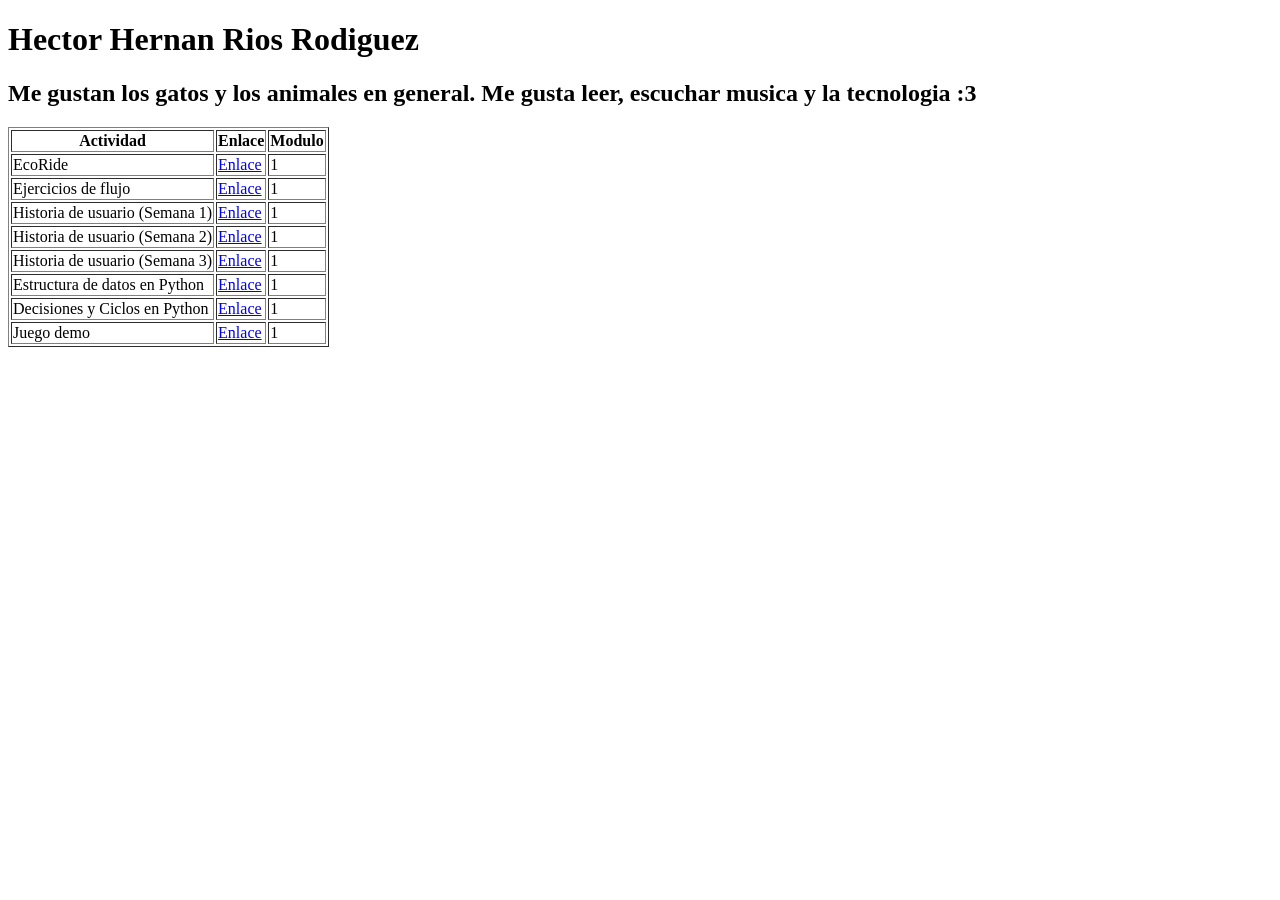
==== index.html @ ca665182 "Update index.html" ====
<!DOCTYPE html>
<html lang="es">
<head>
    <meta charset="UTF-8">
    <title>Mi lista</title>
</head>
<body>

    <h1>Hector Hernan Rios Rodiguez</h1>
    <h2>Me gustan los gatos y los animales en general. Me gusta leer, escuchar musica y la tecnologia :3</h2>

    <table border="1">
        <tr>
            <th>Actividad</th>
            <th>Enlace</th>
            <th>Modulo</th>
        </tr>
        <tr>
            <td>EcoRide</td>
            <td><a href="https://github.com/HecRodCode/EcoRide"> Enlace </a></td>
            <td>1</td>
        </tr>
        <tr>
            <td>Ejercicios de flujo</td>
            <td><a href="https://github.com/HecRodCode/Ejercicios-de-flujo"> Enlace </a></td>
            <td>1</td>
        </tr>
        
        <tr>
            <td>Historia de usuario (Semana 1)</td>
            <td><a href="https://github.com/HecRodCode/Historia-de-usuario-Semana-1-"> Enlace </a></td>
            <td>1</td>
        </tr>
        
        <tr>
            <td>Historia de usuario (Semana 2)</td>
            <td><a href="https://github.com/HecRodCode/Historia-de-usuario-Semana-2"> Enlace </a></td>
            <td>1</td>
        </tr>

        <tr>
            <td>Historia de usuario (Semana 3)</td>
            <td><a href="https://github.com/HecRodCode/Historia-de-usuario-Semana-3"> Enlace </a></td>
            <td>1</td>
        </tr>

        <tr>
            <td>Estructura de datos en Python</td>
            <td><a href="https://github.com/HecRodCode/Estructura-de-datos-Python"> Enlace </a></td>
            <td>1</td>
        </tr>
        
        <tr>
            <td>Decisiones y Ciclos en Python</td>
            <td><a href="https://github.com/HecRodCode/Decisiones-y-Ciclos-en-Python"> Enlace </a></td>
            <td>1</td>
        </tr>

        <tr>
            <td>Juego demo</td>
            <td><a href="https://github.com/JulianAponte/wildbound_game"> Enlace </a></td>
            <td>1</td>
        </tr>
    </table>

</body>
</html>
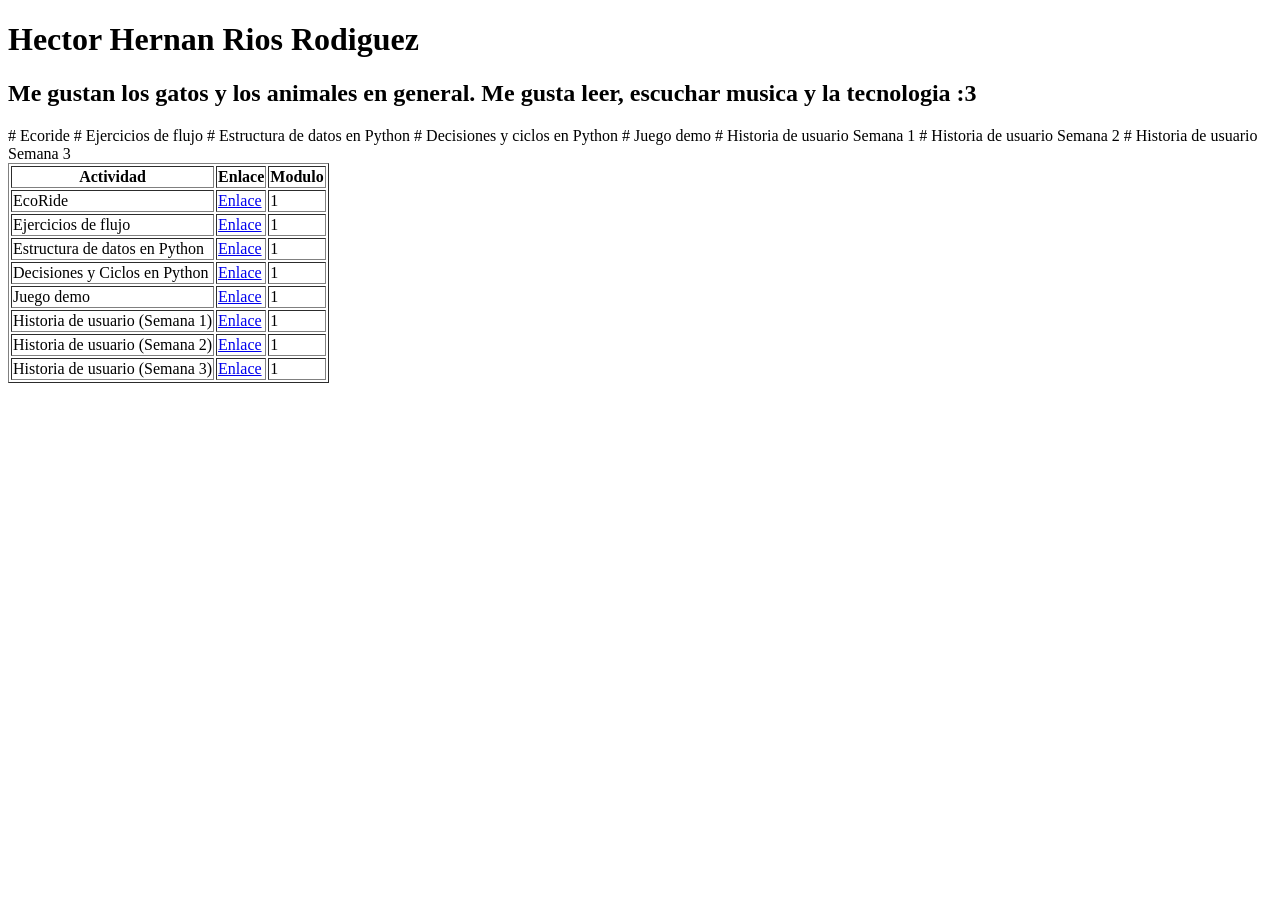
==== commit c9e71c53: "Update index.html" ====
--- a/index.html
+++ b/index.html
@@ -15,52 +15,55 @@
             <th>Enlace</th>
             <th>Modulo</th>
         </tr>
+        # Ecoride
         <tr>
             <td>EcoRide</td>
             <td><a href="https://github.com/HecRodCode/EcoRide"> Enlace </a></td>
             <td>1</td>
         </tr>
+        # Ejercicios de flujo
         <tr>
             <td>Ejercicios de flujo</td>
             <td><a href="https://github.com/HecRodCode/Ejercicios-de-flujo"> Enlace </a></td>
             <td>1</td>
         </tr>
-        
+        # Estructura de datos en Python
+        <tr>
+            <td>Estructura de datos en Python</td>
+            <td><a href="https://github.com/HecRodCode/Estructura-de-datos-Python"> Enlace </a></td>
+            <td>1</td>
+        </tr>
+        # Decisiones y ciclos en Python
+        <tr>
+            <td>Decisiones y Ciclos en Python</td>
+            <td><a href="https://github.com/HecRodCode/Decisiones-y-Ciclos-en-Python"> Enlace </a></td>
+            <td>1</td>
+        </tr>
+        # Juego demo
+        <tr>
+            <td>Juego demo</td>
+            <td><a href="https://github.com/JulianAponte/wildbound_game"> Enlace </a></td>
+            <td>1</td>
+        </tr>
+        # Historia de usuario Semana 1
         <tr>
             <td>Historia de usuario (Semana 1)</td>
             <td><a href="https://github.com/HecRodCode/Historia-de-usuario-Semana-1-"> Enlace </a></td>
             <td>1</td>
         </tr>
-        
+        # Historia de usuario Semana 2 
         <tr>
             <td>Historia de usuario (Semana 2)</td>
             <td><a href="https://github.com/HecRodCode/Historia-de-usuario-Semana-2"> Enlace </a></td>
             <td>1</td>
         </tr>
-
+        # Historia de usuario Semana 3
         <tr>
             <td>Historia de usuario (Semana 3)</td>
             <td><a href="https://github.com/HecRodCode/Historia-de-usuario-Semana-3"> Enlace </a></td>
             <td>1</td>
         </tr>
 
-        <tr>
-            <td>Estructura de datos en Python</td>
-            <td><a href="https://github.com/HecRodCode/Estructura-de-datos-Python"> Enlace </a></td>
-            <td>1</td>
-        </tr>
-        
-        <tr>
-            <td>Decisiones y Ciclos en Python</td>
-            <td><a href="https://github.com/HecRodCode/Decisiones-y-Ciclos-en-Python"> Enlace </a></td>
-            <td>1</td>
-        </tr>
-
-        <tr>
-            <td>Juego demo</td>
-            <td><a href="https://github.com/JulianAponte/wildbound_game"> Enlace </a></td>
-            <td>1</td>
-        </tr>
     </table>
 
 </body>
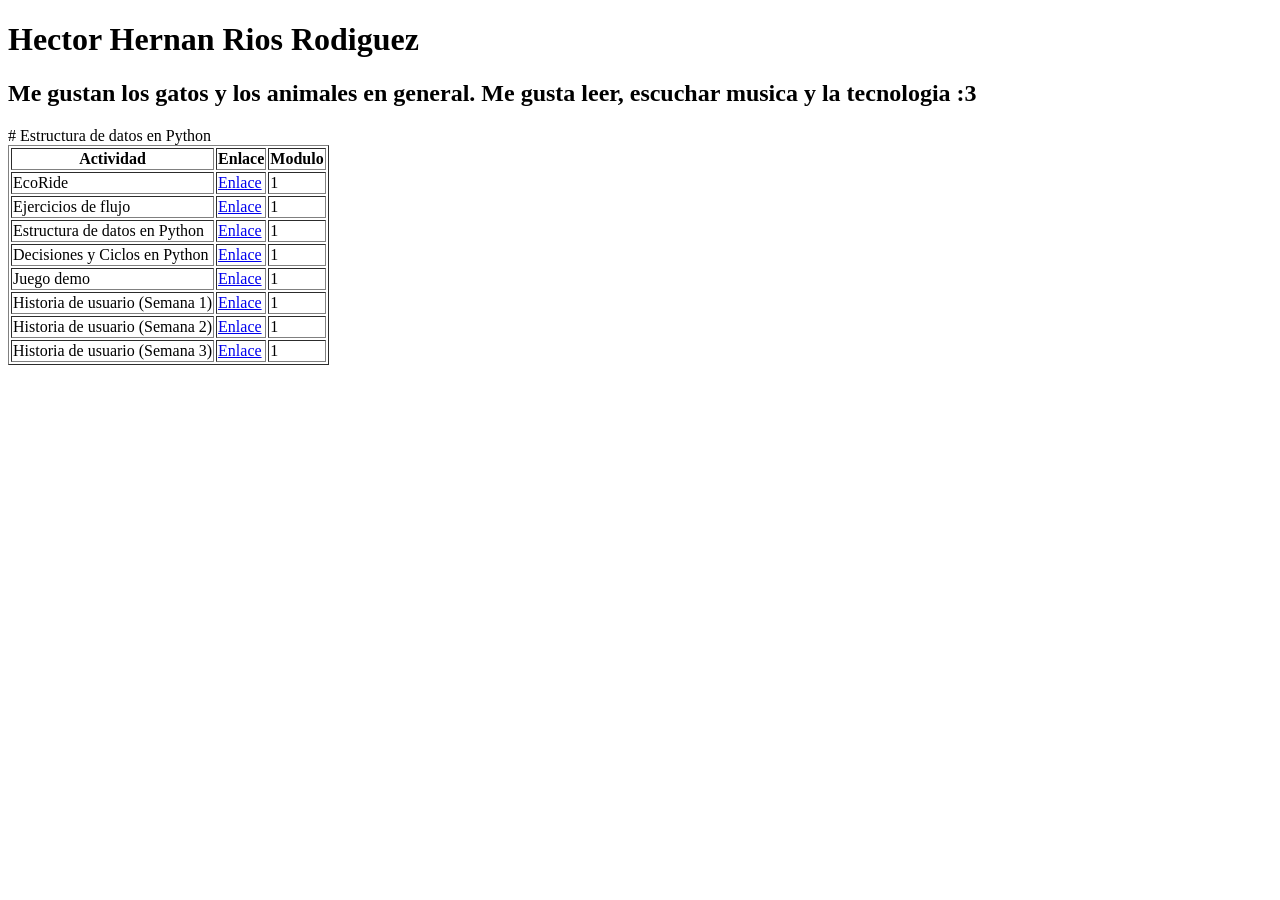
==== commit 302d3e44: "Update index.html" ====
--- a/index.html
+++ b/index.html
@@ -15,13 +15,13 @@
             <th>Enlace</th>
             <th>Modulo</th>
         </tr>
-        # Ecoride
+        <!-- Ecoride -->
         <tr>
             <td>EcoRide</td>
             <td><a href="https://github.com/HecRodCode/EcoRide"> Enlace </a></td>
             <td>1</td>
         </tr>
-        # Ejercicios de flujo
+        <!-- Ejercicios de flujo -->
         <tr>
             <td>Ejercicios de flujo</td>
             <td><a href="https://github.com/HecRodCode/Ejercicios-de-flujo"> Enlace </a></td>
@@ -33,31 +33,31 @@
             <td><a href="https://github.com/HecRodCode/Estructura-de-datos-Python"> Enlace </a></td>
             <td>1</td>
         </tr>
-        # Decisiones y ciclos en Python
+        <!-- Deccisiones y ciclos en python -->
         <tr>
             <td>Decisiones y Ciclos en Python</td>
             <td><a href="https://github.com/HecRodCode/Decisiones-y-Ciclos-en-Python"> Enlace </a></td>
             <td>1</td>
         </tr>
-        # Juego demo
+        <!-- Juego demo -->
         <tr>
             <td>Juego demo</td>
             <td><a href="https://github.com/JulianAponte/wildbound_game"> Enlace </a></td>
             <td>1</td>
         </tr>
-        # Historia de usuario Semana 1
+        <!-- Historia de usuario Semana 1 -->
         <tr>
             <td>Historia de usuario (Semana 1)</td>
             <td><a href="https://github.com/HecRodCode/Historia-de-usuario-Semana-1-"> Enlace </a></td>
             <td>1</td>
         </tr>
-        # Historia de usuario Semana 2 
+        <!-- Historia de usuario Semana 2 -->
         <tr>
             <td>Historia de usuario (Semana 2)</td>
             <td><a href="https://github.com/HecRodCode/Historia-de-usuario-Semana-2"> Enlace </a></td>
             <td>1</td>
         </tr>
-        # Historia de usuario Semana 3
+        <!-- Historia de usuario Semana 3 -->
         <tr>
             <td>Historia de usuario (Semana 3)</td>
             <td><a href="https://github.com/HecRodCode/Historia-de-usuario-Semana-3"> Enlace </a></td>
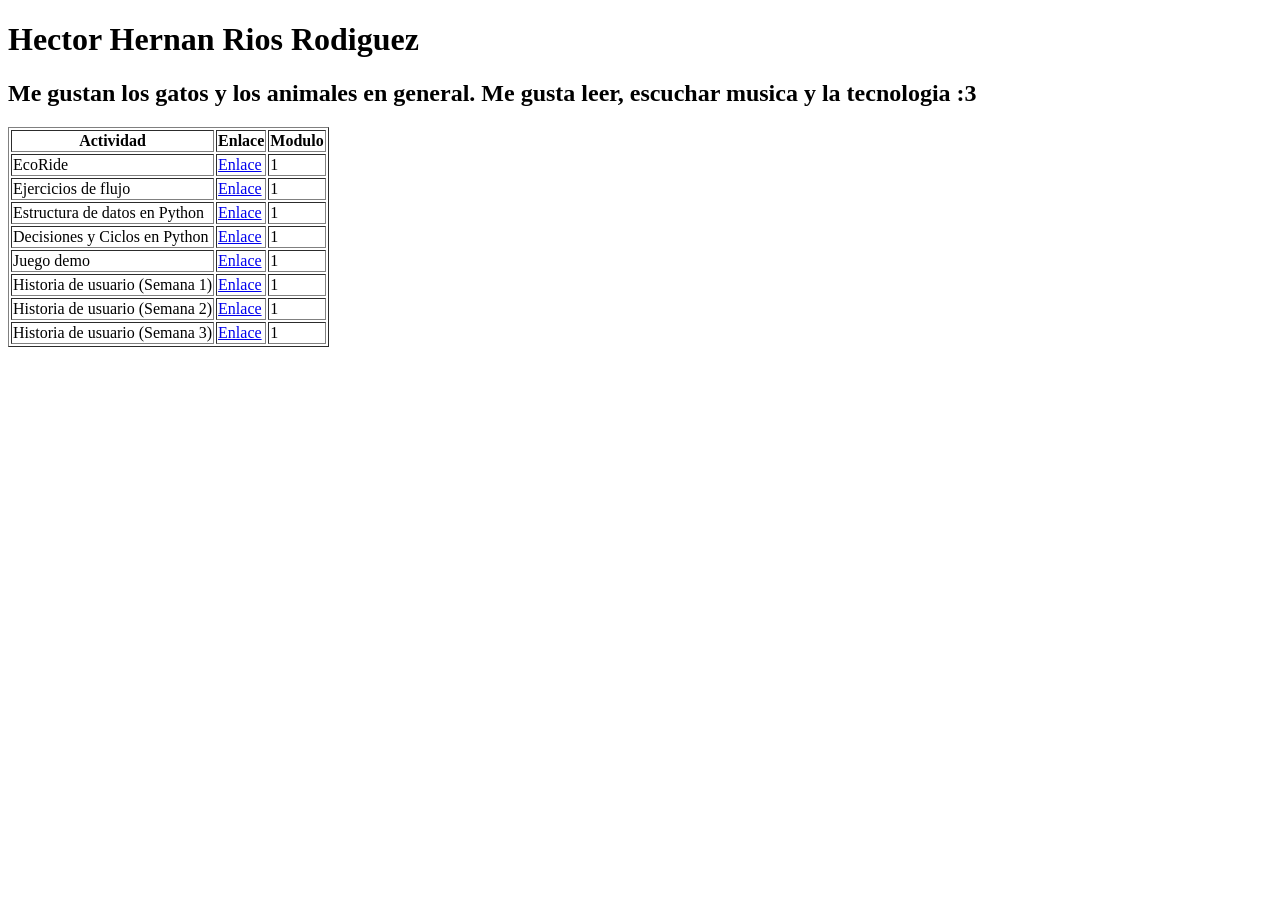
==== commit 862e08b3: "Update index.html" ====
--- a/index.html
+++ b/index.html
@@ -27,13 +27,13 @@
             <td><a href="https://github.com/HecRodCode/Ejercicios-de-flujo"> Enlace </a></td>
             <td>1</td>
         </tr>
-        # Estructura de datos en Python
+        <!-- Estructura de datos en Python -->
         <tr>
             <td>Estructura de datos en Python</td>
             <td><a href="https://github.com/HecRodCode/Estructura-de-datos-Python"> Enlace </a></td>
             <td>1</td>
         </tr>
-        <!-- Deccisiones y ciclos en python -->
+        <!-- Decisiones y ciclos en python -->
         <tr>
             <td>Decisiones y Ciclos en Python</td>
             <td><a href="https://github.com/HecRodCode/Decisiones-y-Ciclos-en-Python"> Enlace </a></td>
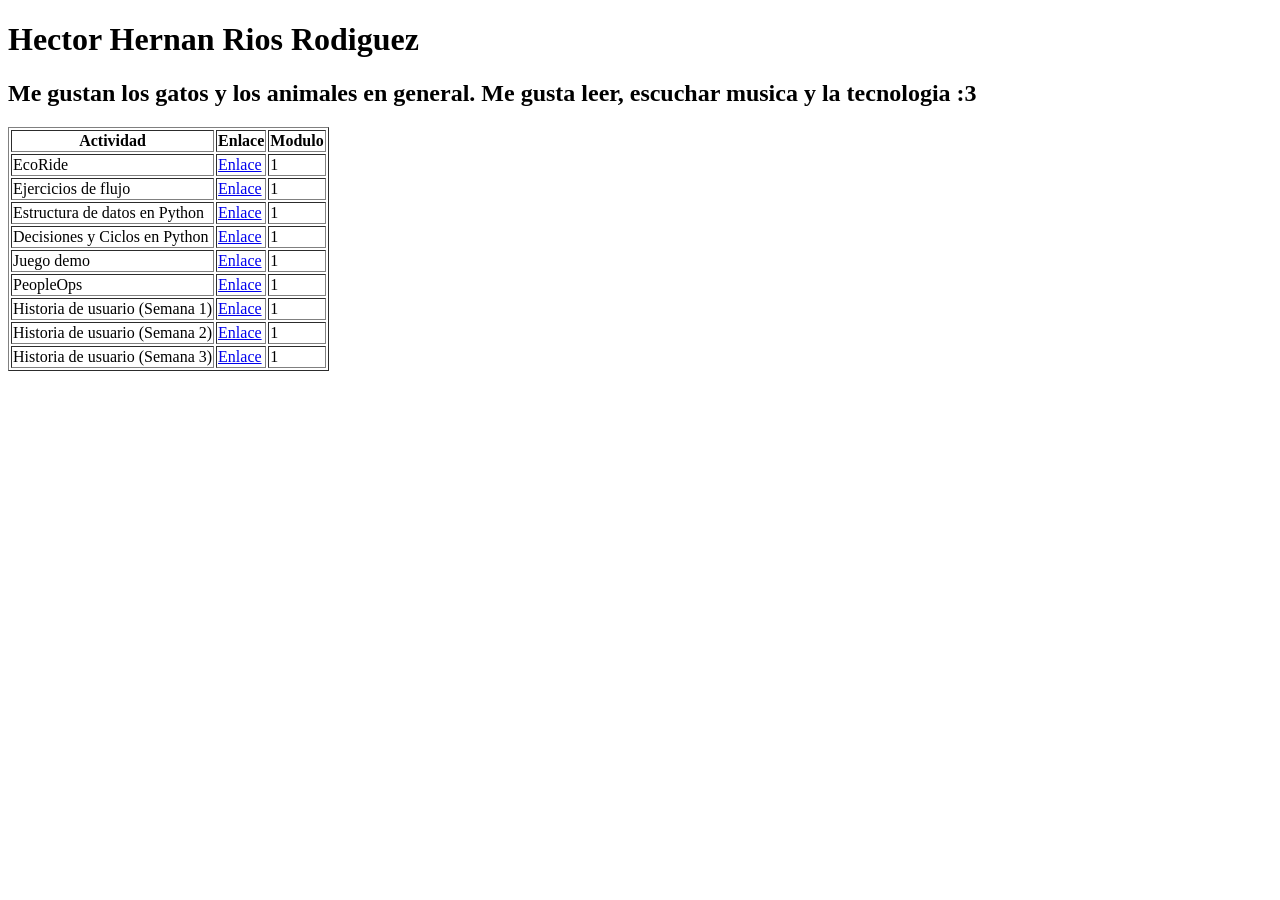
==== commit 163a8b77: "Update index.html" ====
--- a/index.html
+++ b/index.html
@@ -45,6 +45,12 @@
             <td><a href="https://github.com/JulianAponte/wildbound_game"> Enlace </a></td>
             <td>1</td>
         </tr>
+        <!-- PeopleOps Vacations -->
+        <tr>
+            <td>PeopleOps</td>
+            <td><a href="https://github.com/HecRodCode/People-Vacations"> Enlace </a></td>
+            <td>1</td>
+        </tr>
         <!-- Historia de usuario Semana 1 -->
         <tr>
             <td>Historia de usuario (Semana 1)</td>
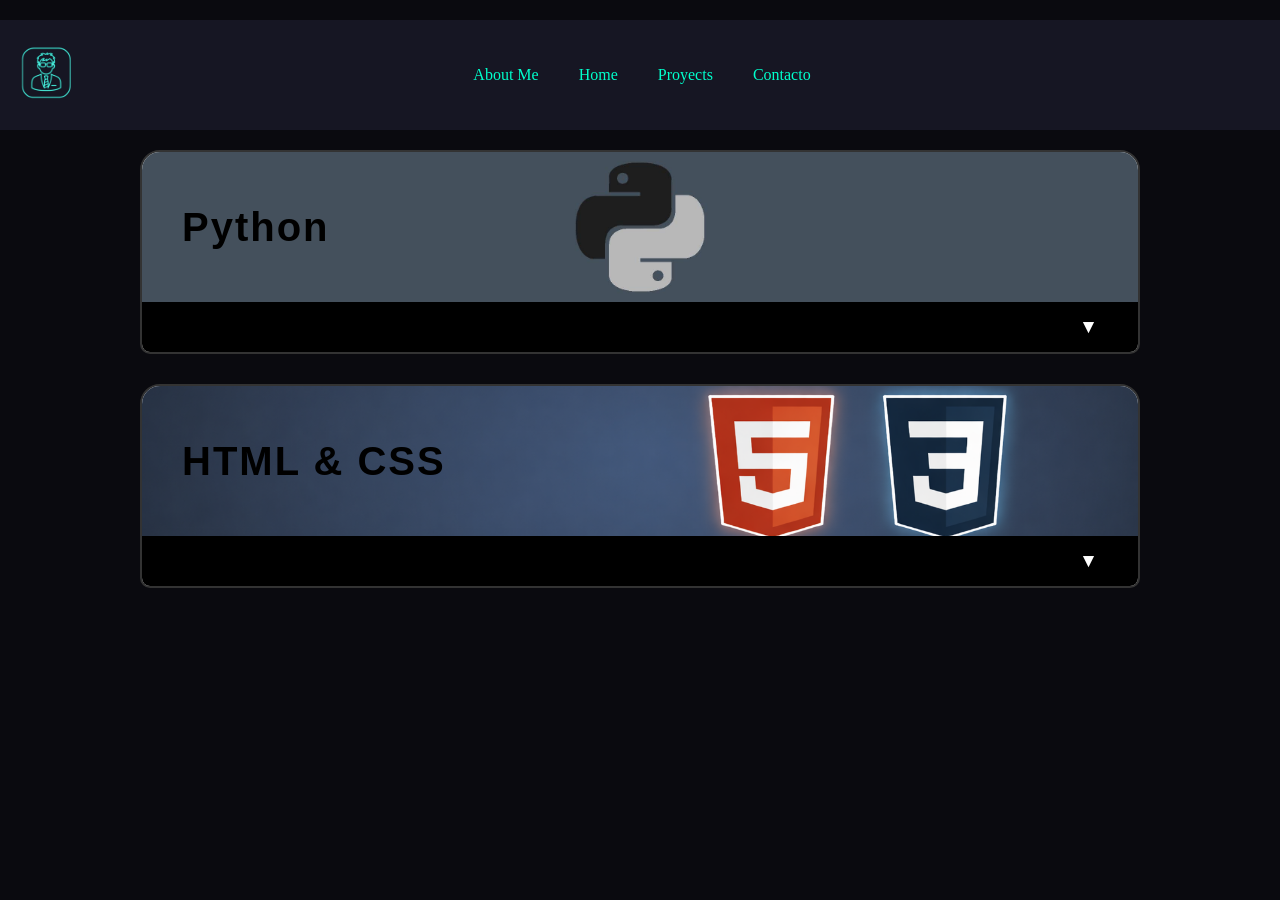
==== commit 132a3a4a: "Add proyects page and its styles" ====
--- a/index.html
+++ b/index.html
@@ -2,76 +2,197 @@
 <html lang="es">
 <head>
     <meta charset="UTF-8">
-    <title>Mi lista</title>
+    <meta name="viewport" content="width=device-width, initial-scale=1.0">
+
+    <!-- STYLES -->
+    <link rel="stylesheet" href="./css/proyects.css">
+    <title>Proyects</title> <!-- PAGE TITLE -->
 </head>
 <body>
 
-    <h1>Hector Hernan Rios Rodiguez</h1>
-    <h2>Me gustan los gatos y los animales en general. Me gusta leer, escuchar musica y la tecnologia :3</h2>
+    <!-- NAVIGATION HEADER -->
+    <header>
+        <nav class="navbar">
+            <img class="logo" src="./assets/logo.png" alt="Logo de Rod">
+            <ul class="nav-links">
+                <li><a href="about-me.html">About Me</a></li>
+                <li><a href="#home">Home</a></li>
+                <li><a href="index.html">Proyects</a></li>
+                <li><a href="#contacto">Contacto</a></li>
+            </ul>
+        </nav>
+    </header>
 
-    <table border="1">
-        <tr>
-            <th>Actividad</th>
-            <th>Enlace</th>
-            <th>Modulo</th>
-        </tr>
-        <!-- Ecoride -->
-        <tr>
-            <td>EcoRide</td>
-            <td><a href="https://github.com/HecRodCode/EcoRide"> Enlace </a></td>
-            <td>1</td>
-        </tr>
-        <!-- Ejercicios de flujo -->
-        <tr>
-            <td>Ejercicios de flujo</td>
-            <td><a href="https://github.com/HecRodCode/Ejercicios-de-flujo"> Enlace </a></td>
-            <td>1</td>
-        </tr>
-        <!-- Estructura de datos en Python -->
-        <tr>
-            <td>Estructura de datos en Python</td>
-            <td><a href="https://github.com/HecRodCode/Estructura-de-datos-Python"> Enlace </a></td>
-            <td>1</td>
-        </tr>
-        <!-- Decisiones y ciclos en python -->
-        <tr>
-            <td>Decisiones y Ciclos en Python</td>
-            <td><a href="https://github.com/HecRodCode/Decisiones-y-Ciclos-en-Python"> Enlace </a></td>
-            <td>1</td>
-        </tr>
-        <!-- Juego demo -->
-        <tr>
-            <td>Juego demo</td>
-            <td><a href="https://github.com/JulianAponte/wildbound_game"> Enlace </a></td>
-            <td>1</td>
-        </tr>
-        <!-- PeopleOps Vacations -->
-        <tr>
-            <td>PeopleOps</td>
-            <td><a href="https://github.com/HecRodCode/People-Vacations"> Enlace </a></td>
-            <td>1</td>
-        </tr>
-        <!-- Historia de usuario Semana 1 -->
-        <tr>
-            <td>Historia de usuario (Semana 1)</td>
-            <td><a href="https://github.com/HecRodCode/Historia-de-usuario-Semana-1-"> Enlace </a></td>
-            <td>1</td>
-        </tr>
-        <!-- Historia de usuario Semana 2 -->
-        <tr>
-            <td>Historia de usuario (Semana 2)</td>
-            <td><a href="https://github.com/HecRodCode/Historia-de-usuario-Semana-2"> Enlace </a></td>
-            <td>1</td>
-        </tr>
-        <!-- Historia de usuario Semana 3 -->
-        <tr>
-            <td>Historia de usuario (Semana 3)</td>
-            <td><a href="https://github.com/HecRodCode/Historia-de-usuario-Semana-3"> Enlace </a></td>
-            <td>1</td>
-        </tr>
 
-    </table>
+    <!-- PROYECTS SECTION -->
+    <section id="proyectos" class="proyectos-container">
 
+        <!-- PYTHON -->
+        <div class="proyecto-modulo">
+            <div class="modulo-header" style="background-image: url('./assets/python.jpg');">
+                <h2 class="lenguaje-titulo">Python</h2>
+            </div>
+
+            <div class="modulo-content">
+                <!-- MODULE ACTIVITIES -->
+                <div class="proyecto-item">
+                    <span class="proyecto-nombre">EcoRide – Simulador de alquiler de bicicletas sostenibles</span>
+                    <a href="https://github.com/Crud-Activitys/CrudActivity-EcoRide" target="_blank" class="github-link" rel="noopener">
+                        Ver Código
+                    </a>
+                </div>
+
+                <div class="proyecto-item">
+                    <span class="proyecto-nombre">Ejercicios de flujo</span>
+                    <a href="https://github.com/HecRodCode/Ejercicios-de-flujo" target="_blank" class="github-link" rel="noopener">
+                        Ver Código
+                    </a>
+                </div>
+
+                <div class="proyecto-item">
+                    <span class="proyecto-nombre">Estructura de datos Python</span>
+                    <a href="https://github.com/Crud-Activitys/CrudActivity-CrudData" target="_blank" class="github-link" rel="noopener">
+                        Ver Código
+                    </a>
+                </div>
+
+                <div class="proyecto-item">
+                    <span class="proyecto-nombre">Juego demo Wildbound</span>
+                    <a href="https://github.com/JulianAponte/wildbound_game" target="_blank" class="github-link" rel="noopener">
+                        Ver Código
+                    </a>
+                </div>
+
+                <div class="proyecto-item">
+                    <span class="proyecto-nombre">PeopleOps</span>
+                    <a href="https://github.com/Crud-Activitys/CrudActivity-People-Vacations" target="_blank" class="github-link" rel="noopener">
+                        Ver Código
+                    </a>
+                </div>
+
+                <div class="proyecto-item">
+                    <span class="proyecto-nombre">Historia de usuario (Semana 1)</span>
+                    <a href="https://github.com/HecRodCode/HDU-1.PY" target="_blank" class="github-link" rel="noopener">
+                        Ver Código
+                    </a>
+                </div>
+
+                <div class="proyecto-item">
+                    <span class="proyecto-nombre">Historia de usuario (Semana 2)</span>
+                    <a href="https://github.com/HecRodCode/HDU-2.PY" target="_blank" class="github-link" rel="noopener">
+                        Ver Código
+                    </a>
+                </div>
+
+                <div class="proyecto-item">
+                    <span class="proyecto-nombre">Historia de usuario (Semana 3)</span>
+                    <a href="https://github.com/HecRodCode/HDU-3.PY" target="_blank" class="github-link" rel="noopener">
+                        Ver Código
+                    </a>
+                </div>
+            </div>
+
+            <!-- ACTION ICON -->
+            <div class="modulo-footer">
+                <div class="flecha">▼</div>
+            </div>
+        </div>
+
+        <!--- HTML & CSS --->
+        <div class="proyecto-modulo">
+            <div class="modulo-header" style="background-image: url('./assets/HTML&CSS.png');">
+                <h1 class="lenguaje-titulo">HTML & CSS</h1>
+            </div>
+
+            <div class="modulo-content">
+                <!-- MODULE ACTIVITIES -->
+                <div class="proyecto-item">
+                    <span class="proyecto-nombre">CRUDscope MediaPanel</span>
+                    <div class="proyecto-links">
+                        <a href="https://github.com/Crud-Activitys/CRUDScope-HTML" target="_blank" class="github-link" rel="noopener">
+                            Ver Código
+                        </a>
+
+                        <a href="https://crud-activitys.github.io/CRUDScope-HTML/" target="_blank" class="demo-link" rel="noopener">
+                            Ver Demo
+                        </a>
+                    </div>
+                </div>
+
+                <div class="proyecto-item">
+                    <span class="proyecto-nombre">CRUDactivity-MiniOS</span>
+                    <div class="proyecto-links">
+                        <a href="https://github.com/Crud-Activitys/CrudActivity---Mini-OS" target="_blank" class="github-link" rel="noopener">
+                            Ver Código
+                        </a>
+
+                        <a href="https://crud-activitys.github.io/CrudActivity---Mini-OS/" target="_blank" class="demo-link" rel="noopener">
+                            Ver Demo
+                        </a>
+                    </div>
+                </div>
+
+                <div class="proyecto-item">
+                    <span class="proyecto-nombre">CRUDactivity-StoreCrud</span>
+                    <div class="proyecto-links">
+                        <a href="https://github.com/Crud-Activitys/CRUDactivity-StoreCrud" target="_blank" class="github-link" rel="noopener">
+                            Ver Código
+                        </a>
+
+                        <a href="https://crud-activitys.github.io/CRUDactivity-StoreCrud/" target="_blank" class="demo-link" rel="noopener">
+                            Ver Demo
+                        </a>
+                    </div>
+                </div>
+
+                <div class="proyecto-item">
+                    <span class="proyecto-nombre">Historia de usuario (Semana 1)</span>
+                    <div class="proyecto-links">
+                        <a href= "https://github.com/HecRodCode/SDH-1.HTML" target="_blank" class="github-link" rel="noopener">
+                            Ver Código
+                        </a>
+
+                        <a href="https://hecrodcode.github.io/SDH-1.HTML/" target="_blank" class="demo-link" rel="noopener">
+                            Ver Demo
+                        </a>
+                    </div>
+                </div>
+
+                <div class="proyecto-item">
+                    <span class="proyecto-nombre">Historia de usuario (Semana 2)</span>
+                    <div class="proyecto-links">
+                        <a href="https://github.com/HecRodCode/HDU-2.HTML" target="_blank" class="github-link" rel="noopener">
+                            Ver Código
+                        </a>
+
+                        <a href="https://hecrodcode.github.io/HDU-2.HTML/index.html" target="_blank" class="demo-link" rel="noopener">
+                            <span>Ver Demo</span>
+                        </a>
+                    </div>
+                </div>
+
+                <div class="proyecto-item">
+                    <span class="proyecto-nombre">Historia de usuario (Semana 3)</span>
+                    <div class="proyecto-links">
+                        <a href="https://github.com/HecRodCode/HDU-3.HTML" target="_blank" class="github-link" rel="noopener">
+                            Ver Código
+                        </a>
+
+                        <a href="https://hecrodcode.github.io/HDU-3.HTML/" target="_blank" class="demo-link" rel="noopener">
+                            <span>Ver Demo</span>
+                        </a>
+                    </div>
+                </div>
+            </div>
+
+            <!-- ACTION ICON -->
+            <div class="modulo-footer">
+                <div class="flecha">▼</div>
+            </div>
+        </div>
+    </section>
+
+    <!-- CRIPTS -->
+    <script src="./js/proyects.js"></script>
 </body>
-</html>
-
+</html>
--- a/css/proyects.css
+++ b/css/proyects.css
@@ -0,0 +1,132 @@
+@import url(./global.css);
+
+/*--- GENERAL STYLES ---*/
+.proyectos-container {
+    padding: 150px 20px;
+    scroll-margin-top: 100px; 
+    max-width: 1000px;
+    margin: 0 auto;
+}
+
+.proyecto-modulo {
+    background: #FFFFFF;
+    border-radius: 20px 20px 10px 10px;
+    overflow: hidden;
+    margin-bottom: 30px;
+    border: 2px solid #333;
+}
+
+.modulo-header {
+    display: flex;
+    justify-content: space-between;
+    align-items: center;
+    height: 110px;
+    padding: 20px 40px;
+    color: #000;
+
+    background-repeat: no-repeat;
+    background-size: 100%; 
+    background-position: center; 
+
+    overflow: hidden;
+}
+
+.lenguaje-titulo {
+    font-family: "Orbitron Bold", sans-serif;
+    font-size: 2.5rem;
+    font-weight: 600;
+    letter-spacing: 2px;
+    margin: 0;
+}
+
+.lenguaje-img {
+    width: 80px;
+    height: 80px;
+    object-fit: contain;
+}
+
+/*--- CONTAINER CONTENT DISABLED ---*/
+.modulo-content {
+    background: #1e1e31;
+    max-height: 0;
+    overflow: hidden;
+    transition: max-height 0.4s ease-out, padding 0.3s ease;
+    padding: 0 40px;
+
+    display: flex;
+    flex-direction: column;
+    gap: 10px;
+}
+
+/*--- CONTAINER ACTIVE ---*/
+.proyecto-modulo.active .modulo-content {
+    max-height: 500px; 
+    padding: 30px 40px;
+}
+
+.proyecto-item {
+    display: flex;
+    justify-content: space-between;
+    padding: 15px 0;
+    border-bottom: 1px solid rgba(255,255,255,0.1);
+}
+
+/*--- CONTAINER PROYECTS LINKS ---*/
+.proyecto-links {
+    display: flex;
+    align-items: center;
+    gap: 20px;
+}
+
+/*-- GITHUB PAGES LINK --*/
+.demo-link {
+    color: #00ffcc;
+    text-decoration: none;
+    font-weight: bold;
+    font-size: 0.9rem;
+    border: 1px solid #00ffcc;
+    padding: 5px 12px;
+    border-radius: 5px;
+    transition: all 0.3s ease;
+}
+
+/* TRANSITION */
+.demo-link:hover {
+    background: #00ffcc;
+    color: #1e1e31;
+}
+
+/*--- GITHUB REPO ---*/
+.github-link {
+    display: flex;
+    align-items: center;
+    gap: 8px;
+    color: #fff;
+    text-decoration: none;
+    font-size: 0.9rem;
+    opacity: 0.8;
+}
+
+.github-link:hover {
+    opacity: 1;
+}
+
+.modulo-footer {
+    background: #000000;
+    height: 50px;
+    display: flex;
+    justify-content: flex-end;
+    align-items: center;
+    padding: 0 40px;
+    cursor: pointer;
+}
+
+.flecha {
+    color: #FFF;
+    font-size: 1.2rem;
+    transition: transform 0.3s;
+}
+
+.proyecto-modulo.active .flecha {
+    transform: rotate(180deg);
+}
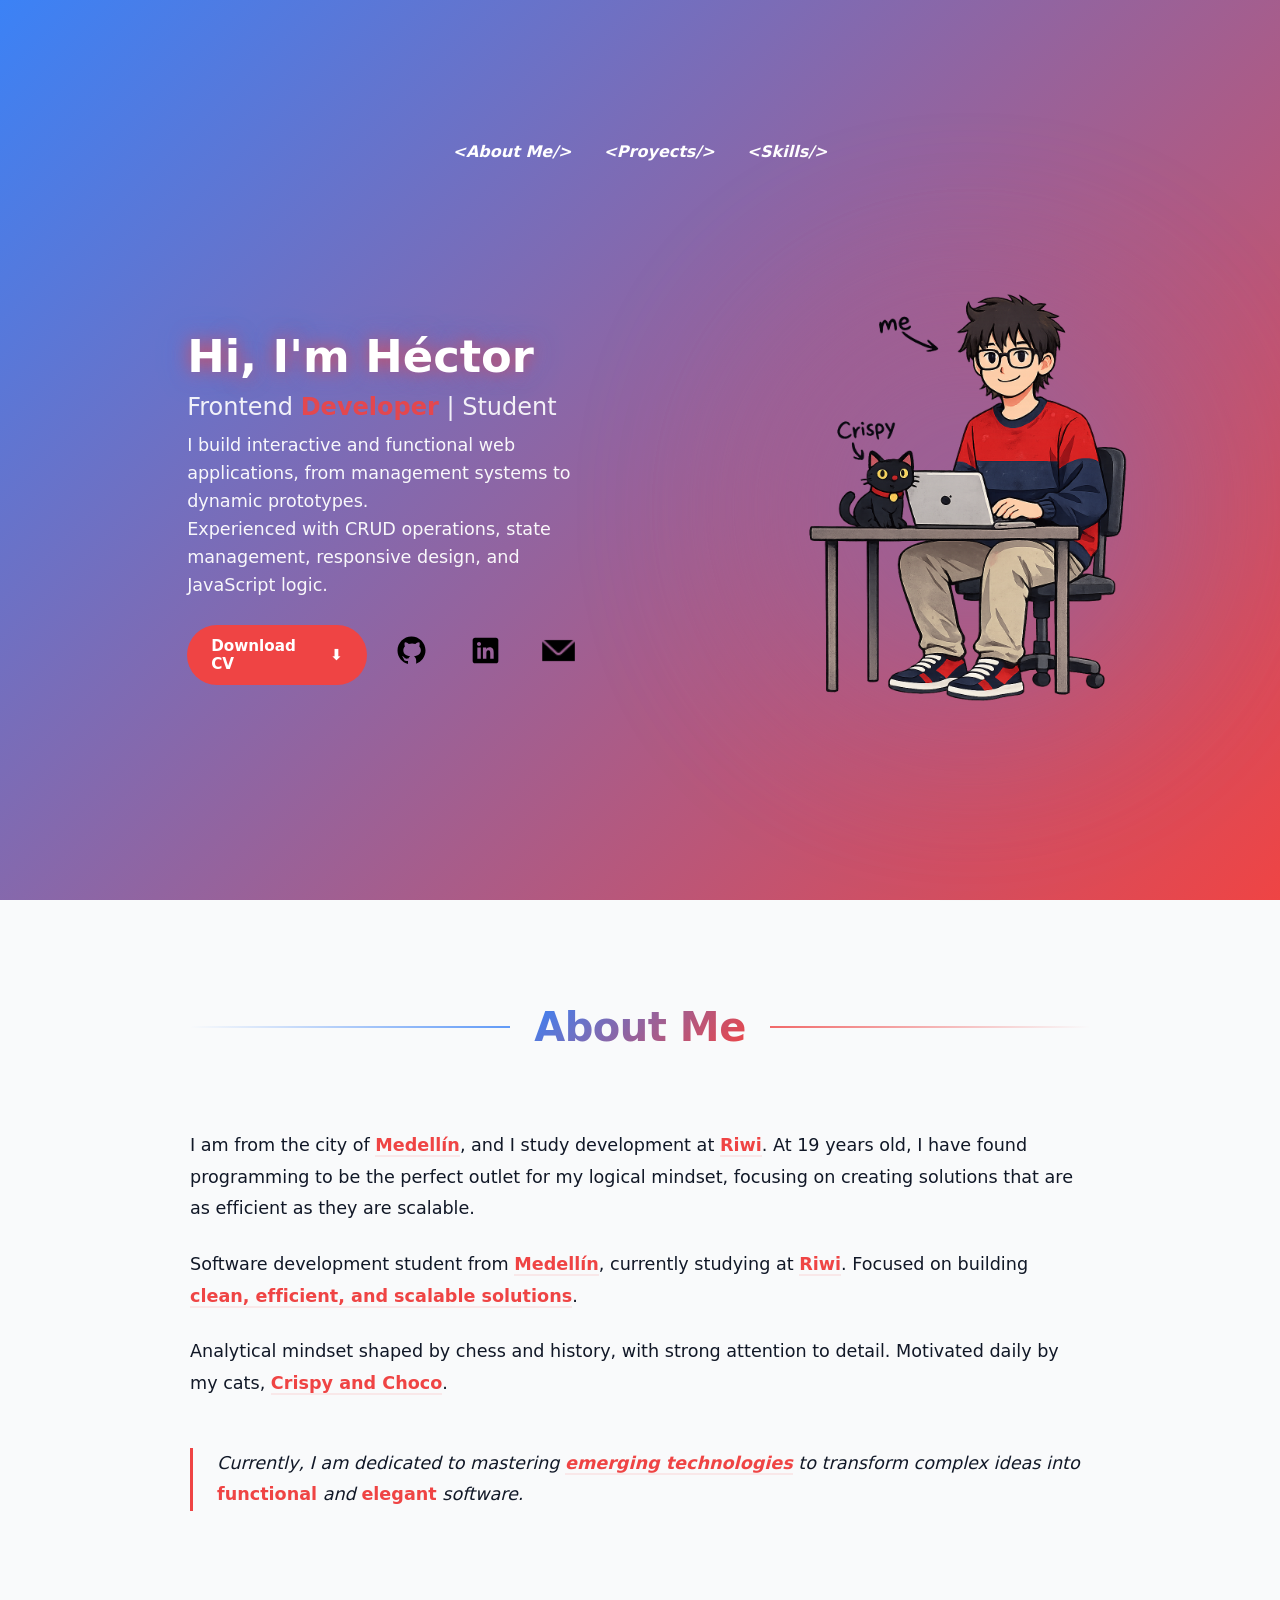
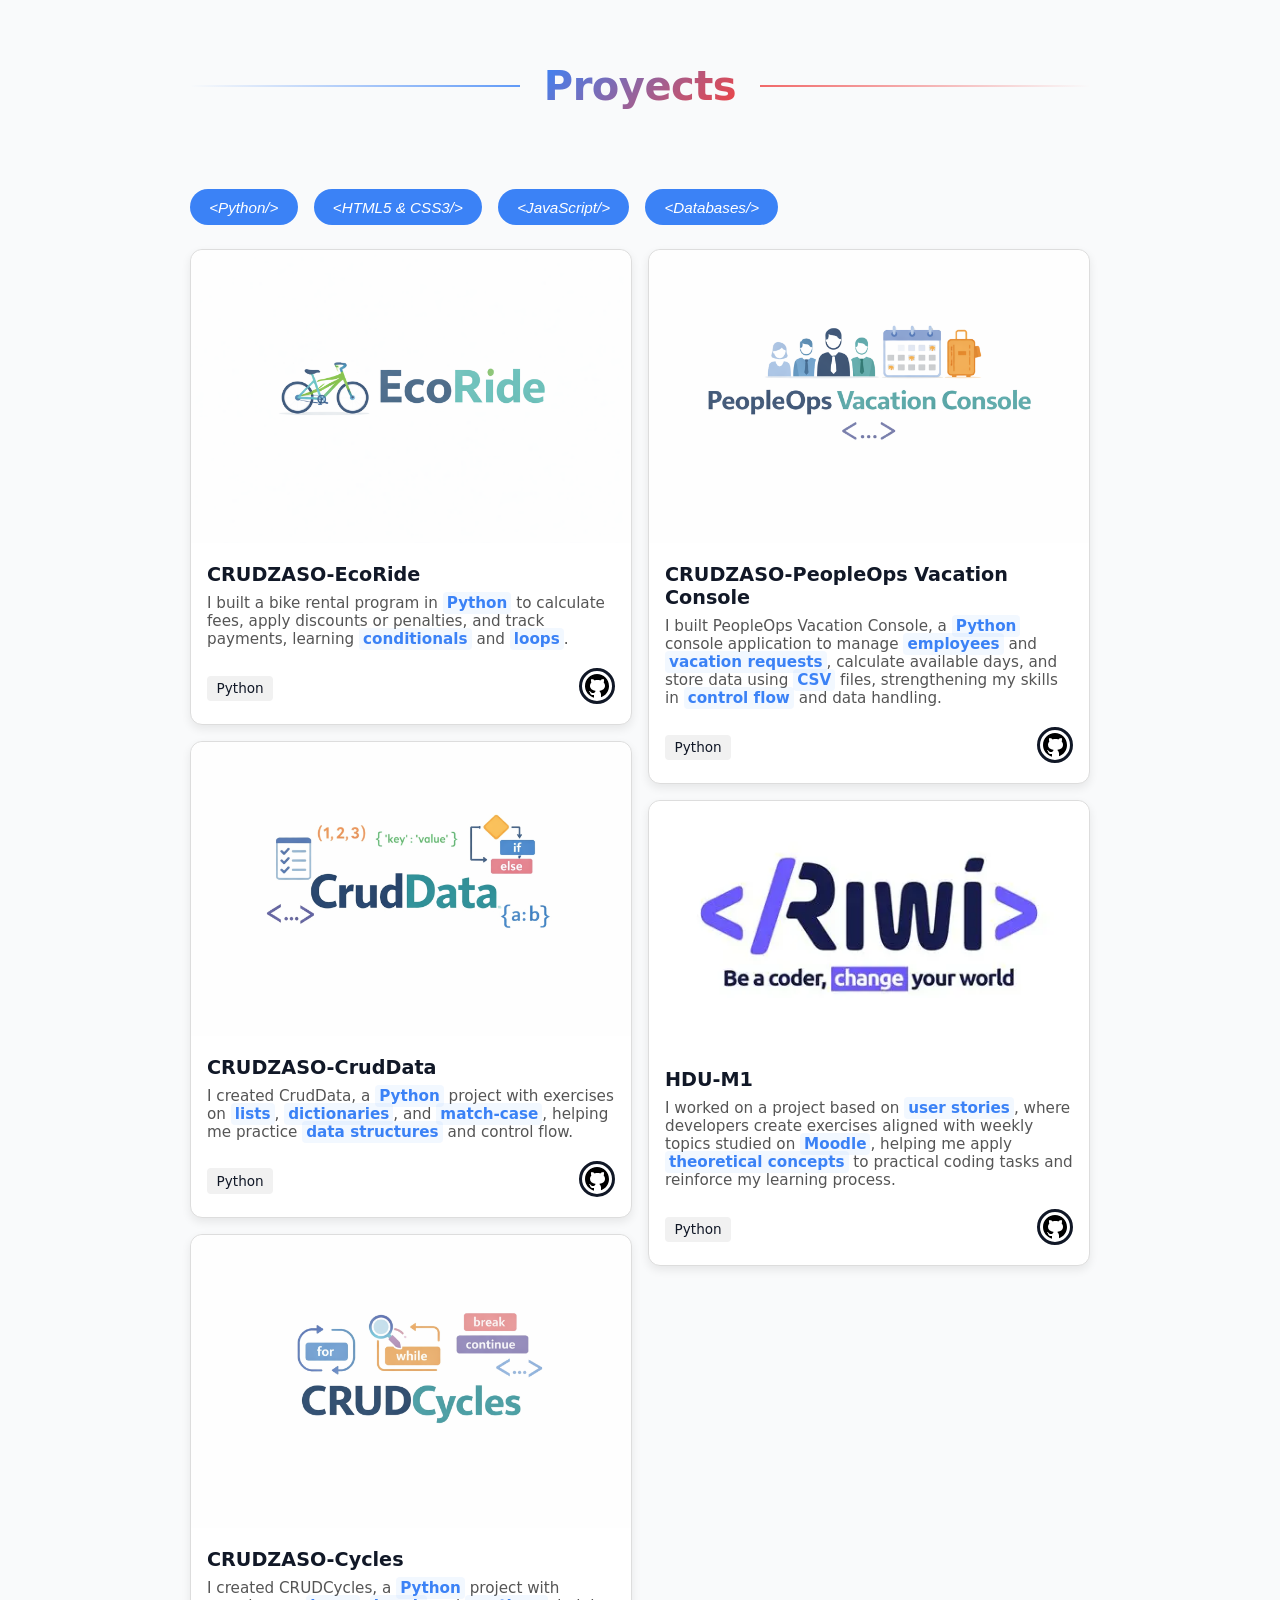
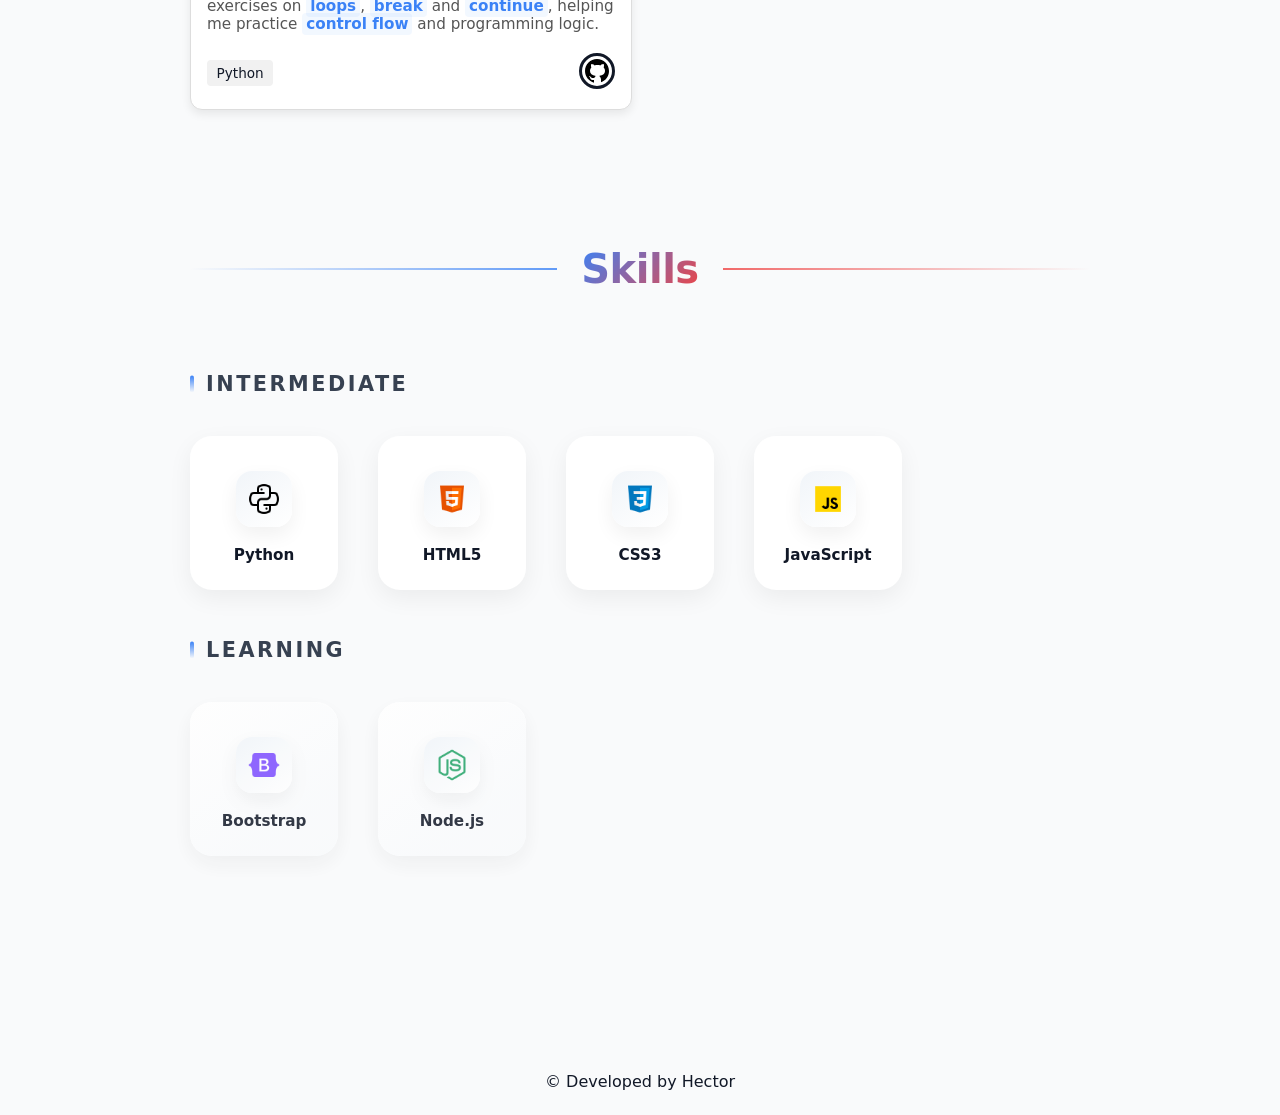
==== commit 516652de: "rebuilding the portfolio with new UI designs" ====
--- a/index.html
+++ b/index.html
@@ -1,198 +1,765 @@
-<!DOCTYPE html>
+<!doctype html>
 <html lang="es">
-<head>
-    <meta charset="UTF-8">
-    <meta name="viewport" content="width=device-width, initial-scale=1.0">
-
-    <!-- STYLES -->
-    <link rel="stylesheet" href="./css/proyects.css">
-    <title>Proyects</title> <!-- PAGE TITLE -->
-</head>
-<body>
-
-    <!-- NAVIGATION HEADER -->
-    <header>
-        <nav class="navbar">
-            <img class="logo" src="./assets/logo.png" alt="Logo de Rod">
-            <ul class="nav-links">
-                <li><a href="about-me.html">About Me</a></li>
-                <li><a href="#home">Home</a></li>
-                <li><a href="index.html">Proyects</a></li>
-                <li><a href="#contacto">Contacto</a></li>
-            </ul>
+  <head>
+    <meta charset="UTF-8" />
+    <meta name="viewport" content="width=device-width, initial-scale=1.0" />
+    <title>Rod | Portfolio</title>
+    <link rel="icon" type="imagen/png" href="./assets/images/favicon.png" />
+    <link rel="stylesheet" href="./css/styles.css" />
+  </head>
+  <body>
+    <!-- === HERO === -->
+    <header class="hero-content hero">
+      <!-- === NAV === -->
+      <nav class="nav">
+        <ul class="nav-links">
+          <li><a href="#about">About Me</a></li>
+          <li><a href="#projects">Proyects</a></li>
+          <li><a href="#skills">Skills</a></li>
+        </ul>
+      </nav>
+
+      <!-- === HERO CONTENT === -->
+      <section class="hero-stage">
+        <!-- LEFT COLUMN: TEXT Y SOCIALS -->
+        <div class="hero-info">
+          <h1 class="hero-name">Hi, I'm Héctor</h1>
+          <h2 class="hero-role">Frontend <span>Developer</span> | Student</h2>
+
+          <p class="hero-tagline">
+            I build interactive and functional web applications, from management
+            systems to dynamic prototypes.<br />
+            Experienced with CRUD operations, state management, responsive
+            design, and JavaScript logic.
+          </p>
+
+          <div class="hero-socials">
+            <a href="./assets/docs/CV.pdf" download class="btn-download">
+              <span>Download CV</span> &#x2B07;
+            </a>
+
+            <a
+              href="https://github.com/HecRodCode"
+              target="_blank"
+              class="social-body"
+            >
+              <img
+                src="./assets/icons/github.svg"
+                alt="GitHub"
+                class="social-icon"
+              />
+            </a>
+            <a
+              href="https://www.linkedin.com/in/tu-perfil/"
+              target="_blank"
+              class="social-body"
+            >
+              <img
+                src="./assets/icons/linkedin.svg"
+                alt="LinkedIn"
+                class="social-icon"
+              />
+            </a>
+            <a href="mailto:hecrodcode@gmail.com" class="social-body">
+              <img
+                src="./assets/icons/email.png"
+                alt="Email"
+                class="social-icon"
+              />
+            </a>
+          </div>
+        </div>
+
+        <!-- RIGHT COLUMN: AVATAR -->
+        <div class="hero-avatar">
+          <img
+            src="./assets/images/avatar.png"
+            alt="Avatar de Rod"
+            class="avatar-img"
+          />
+          <div class="avatar-glow glow-red"></div>
+          <div class="avatar-glow glow-blue"></div>
+        </div>
+      </section>
+    </header>
+
+    <main>
+      <!-- === ABOUT ME === -->
+      <section id="about" class="section about-grid">
+        <article class="about-text">
+          <div class="section-header">
+            <span class="line left"></span>
+            <h2 class="gradient-text">About Me</h2>
+            <span class="line right"></span>
+          </div>
+
+          <div class="about-content">
+            <p class="lead">
+              I am from the city of <strong>Medellín</strong>, and I study
+              development at <strong>Riwi</strong>. At 19 years old, I have
+              found programming to be the perfect outlet for my logical mindset,
+              focusing on creating solutions that are as efficient as they are
+              scalable.
+            </p>
+
+            <div class="personal-info">
+              <p class="lead">
+                Software development student from <strong>Medellín</strong>,
+                currently studying at <strong>Riwi</strong>. Focused on building
+                <strong>clean, efficient, and scalable solutions</strong>.
+              </p>
+
+              <p class="personal-info">
+                Analytical mindset shaped by chess and history, with strong
+                attention to detail. Motivated daily by my cats,
+                <strong>Crispy and Choco</strong>.
+              </p>
+            </div>
+
+            <p class="goal">
+              Currently, I am dedicated to mastering
+              <strong>emerging technologies</strong> to transform complex ideas
+              into <span>functional</span> and <span>elegant</span> software.
+            </p>
+          </div>
+        </article>
+      </section>
+
+      <!-- PROJECTS -->
+      <section id="projects" class="section projects">
+        <div class="section-header">
+          <span class="line left"></span>
+          <h2 class="gradient-text">Proyects</h2>
+          <span class="line right"></span>
+        </div>
+
+        <!-- Tabs de módulos -->
+        <nav class="projects-tabs">
+          <button class="tab-btn active" data-module="python">Python</button>
+          <button class="tab-btn" data-module="html-css">HTML5 & CSS3</button>
+          <button class="tab-btn" data-module="js">JavaScript</button>
+          <button class="tab-btn" data-module="db">Databases</button>
         </nav>
-    </header>
-
-
-    <!-- PROYECTS SECTION -->
-    <section id="proyectos" class="proyectos-container">
-
-        <!-- PYTHON -->
-        <div class="proyecto-modulo">
-            <div class="modulo-header" style="background-image: url('./assets/python.jpg');">
-                <h2 class="lenguaje-titulo">Python</h2>
-            </div>
-
-            <div class="modulo-content">
-                <!-- MODULE ACTIVITIES -->
-                <div class="proyecto-item">
-                    <span class="proyecto-nombre">EcoRide – Simulador de alquiler de bicicletas sostenibles</span>
-                    <a href="https://github.com/Crud-Activitys/CrudActivity-EcoRide" target="_blank" class="github-link" rel="noopener">
-                        Ver Código
-                    </a>
-                </div>
-
-                <div class="proyecto-item">
-                    <span class="proyecto-nombre">Ejercicios de flujo</span>
-                    <a href="https://github.com/HecRodCode/Ejercicios-de-flujo" target="_blank" class="github-link" rel="noopener">
-                        Ver Código
-                    </a>
-                </div>
-
-                <div class="proyecto-item">
-                    <span class="proyecto-nombre">Estructura de datos Python</span>
-                    <a href="https://github.com/Crud-Activitys/CrudActivity-CrudData" target="_blank" class="github-link" rel="noopener">
-                        Ver Código
-                    </a>
-                </div>
-
-                <div class="proyecto-item">
-                    <span class="proyecto-nombre">Juego demo Wildbound</span>
-                    <a href="https://github.com/JulianAponte/wildbound_game" target="_blank" class="github-link" rel="noopener">
-                        Ver Código
-                    </a>
-                </div>
-
-                <div class="proyecto-item">
-                    <span class="proyecto-nombre">PeopleOps</span>
-                    <a href="https://github.com/Crud-Activitys/CrudActivity-People-Vacations" target="_blank" class="github-link" rel="noopener">
-                        Ver Código
-                    </a>
-                </div>
-
-                <div class="proyecto-item">
-                    <span class="proyecto-nombre">Historia de usuario (Semana 1)</span>
-                    <a href="https://github.com/HecRodCode/HDU-1.PY" target="_blank" class="github-link" rel="noopener">
-                        Ver Código
-                    </a>
-                </div>
-
-                <div class="proyecto-item">
-                    <span class="proyecto-nombre">Historia de usuario (Semana 2)</span>
-                    <a href="https://github.com/HecRodCode/HDU-2.PY" target="_blank" class="github-link" rel="noopener">
-                        Ver Código
-                    </a>
-                </div>
-
-                <div class="proyecto-item">
-                    <span class="proyecto-nombre">Historia de usuario (Semana 3)</span>
-                    <a href="https://github.com/HecRodCode/HDU-3.PY" target="_blank" class="github-link" rel="noopener">
-                        Ver Código
-                    </a>
-                </div>
-            </div>
-
-            <!-- ACTION ICON -->
-            <div class="modulo-footer">
-                <div class="flecha">▼</div>
-            </div>
+
+        <!-- Grid de proyectos -->
+        <div class="projects-grid">
+          <!-- ============================== PYTHON ============================== -->
+          <article class="project-card" data-module="python">
+            <img
+              src="./assets/images/proyects/ecoride.png"
+              alt="Python App"
+              class="project-img"
+            />
+            <div class="project-content">
+              <h3>CRUDZASO-EcoRide</h3>
+              <p>
+                I built a bike rental program in
+                <span class="highlight-red">Python</span> to calculate fees,
+                apply discounts or penalties, and track payments, learning
+                <span class="highlight-red">conditionals</span> and
+                <span class="highlight-red">loops</span>.
+              </p>
+
+              <div class="projects-footer">
+                <div class="project-tags">
+                  <span>Python</span>
+                </div>
+                <!-- Link a GitHub -->
+                <div class="project-actions">
+                  <a
+                    href="https://github.com/HecRodCode/CRUDZASO-EcoRide"
+                    target="_blank"
+                    class="github-link"
+                  >
+                    <img
+                      src="./assets/icons/github.svg"
+                      alt="GitHub Repo"
+                      class="github-icon"
+                    />
+                  </a>
+                </div>
+              </div>
+            </div>
+          </article>
+
+          <article class="project-card" data-module="python">
+            <img
+              src="./assets/images/proyects/cruddata.png"
+              alt="HTML CSS Project"
+              class="project-img"
+            />
+            <div class="project-content">
+              <h3>CRUDZASO-CrudData</h3>
+              <p>
+                I created CrudData, a
+                <span class="highlight-red">Python</span> project with exercises
+                on <span class="highlight-red">lists</span>,
+                <span class="highlight-red">dictionaries</span>, and
+                <span class="highlight-red">match-case</span>, helping me
+                practice <span class="highlight-red">data structures</span> and
+                control flow.
+              </p>
+
+              <div class="projects-footer">
+                <div class="project-tags">
+                  <span>Python</span>
+                </div>
+                <!-- Link a GitHub -->
+                <div class="project-actions">
+                  <a
+                    href="https://github.com/HecRodCode/CRUDZASO-CrudData"
+                    target="_blank"
+                    class="github-link"
+                  >
+                    <img
+                      src="./assets/icons/github.svg"
+                      alt="GitHub Repo"
+                      class="github-icon"
+                    />
+                  </a>
+                </div>
+              </div>
+            </div>
+          </article>
+
+          <article class="project-card" data-module="python">
+            <img
+              src="./assets/images/proyects/crudcycles.png"
+              alt="HTML CSS Project"
+              class="project-img"
+            />
+            <div class="project-content">
+              <h3>CRUDZASO-Cycles</h3>
+              <p>
+                I created CRUDCycles, a
+                <span class="highlight-red">Python</span> project with exercises
+                on <span class="highlight-red">loops</span>,
+                <span class="highlight-red">break</span> and
+                <span class="highlight-red">continue</span>, helping me practice
+                <span class="highlight-red">control flow</span> and programming
+                logic.
+              </p>
+
+              <div class="projects-footer">
+                <div class="project-tags">
+                  <span>Python</span>
+                </div>
+                <!-- Link a GitHub -->
+                <div class="project-actions">
+                  <a
+                    href="https://github.com/HecRodCode/CRUDZASO-PythonBasics"
+                    target="_blank"
+                    class="github-link"
+                  >
+                    <img
+                      src="./assets/icons/github.svg"
+                      alt="GitHub Repo"
+                      class="github-icon"
+                    />
+                  </a>
+                </div>
+              </div>
+            </div>
+          </article>
+
+          <article class="project-card" data-module="python">
+            <img
+              src="./assets/images/proyects/peopleOps.png"
+              alt="HTML CSS Project"
+              class="project-img"
+            />
+            <div class="project-content">
+              <h3>CRUDZASO-PeopleOps Vacation Console</h3>
+              <p>
+                I built PeopleOps Vacation Console, a
+                <span class="highlight-red">Python</span> console application to
+                manage <span class="highlight-red">employees</span> and
+                <span class="highlight-red">vacation requests</span>, calculate
+                available days, and store data using
+                <span class="highlight-red">CSV</span> files, strengthening my
+                skills in <span class="highlight-red">control flow</span> and
+                data handling.
+              </p>
+
+              <div class="projects-footer">
+                <div class="project-tags">
+                  <span>Python</span>
+                </div>
+                <!-- Link a GitHub -->
+                <div class="project-actions">
+                  <a
+                    href="https://github.com/HecRodCode/CRUDZASO-PeopleVacations"
+                    target="_blank"
+                    class="github-link"
+                  >
+                    <img
+                      src="./assets/icons/github.svg"
+                      alt="GitHub Repo"
+                      class="github-icon"
+                    />
+                  </a>
+                </div>
+              </div>
+            </div>
+          </article>
+
+          <article class="project-card" data-module="python">
+            <img
+              src="./assets/images/proyects/riwi.webp"
+              alt="HTML CSS Project"
+              class="project-img"
+            />
+            <div class="project-content">
+              <h3>HDU-M1</h3>
+              <p>
+                I worked on a project based on
+                <span class="highlight-red">user stories</span>, where
+                developers create exercises aligned with weekly topics studied
+                on <span class="highlight-red">Moodle</span>, helping me apply
+                <span class="highlight-red">theoretical concepts</span> to
+                practical coding tasks and reinforce my learning process.
+              </p>
+
+              <div class="projects-footer">
+                <div class="project-tags">
+                  <span>Python</span>
+                  <!-- Link a GitHub -->
+                </div>
+                <div class="project-actions">
+                  <a
+                    href="https://github.com/HecRodCode/M1-SDU"
+                    target="_blank"
+                    class="github-link"
+                  >
+                    <img
+                      src="./assets/icons/github.svg"
+                      alt="GitHub Repo"
+                      class="github-icon"
+                    />
+                  </a>
+                </div>
+              </div>
+            </div>
+          </article>
+
+          <!-- ============================== HTML & CSS ============================== -->
+          <article class="project-card" data-module="html-css">
+            <img
+              src="./assets/images/proyects/almers.png"
+              alt="HTML CSS Project"
+              class="project-img"
+            />
+            <div class="project-content">
+              <h3>Almers</h3>
+              <p>
+                I worked on a collaborative web project using
+                <span class="highlight-red">HTML</span>,
+                <span class="highlight-red">CSS</span>, and a bit of
+                <span class="highlight-red">JavaScript</span> to present an
+                original
+                <span class="highlight-red">fantasy universe</span> with
+                immersive lore, interactive navigation, and visual storytelling
+                across multiple realms.
+              </p>
+
+              <div class="projects-footer">
+                <div class="project-tags">
+                  <span>HTML5</span>
+                  <span>CSS3</span>
+                  <span>JavaScript</span>
+                </div>
+
+                <div class="project-actions">
+                  <a
+                    href="https://hecrodcode.github.io/Almers/"
+                    target="_blank"
+                    class="btn btn-demo btn-sm"
+                  >
+                    Demo
+                  </a>
+
+                  <a
+                    href="https://github.com/HecRodCode/Almers"
+                    target="_blank"
+                    class="github-link"
+                  >
+                    <img
+                      src="./assets/icons/github.svg"
+                      alt="GitHub Repo"
+                      class="github-icon"
+                    />
+                  </a>
+                </div>
+              </div>
+            </div>
+          </article>
+
+          <article class="project-card" data-module="html-css">
+            <img
+              src="./assets/images/proyects/storecrud.png"
+              alt="HTML CSS Project"
+              class="project-img"
+            />
+            <div class="project-content">
+              <h3>CRUDSTORE</h3>
+              <p>
+                I developed <span class="highlight-red">StoreCrud</span>, a
+                frontend project focused on translating a
+                <span class="highlight-red">Figma design</span> into a
+                responsive interface using
+                <span class="highlight-red">HTML</span> and
+                <span class="highlight-red">CSS</span>. This project helped me
+                strengthen my understanding of
+                <span class="highlight-red">layout structure</span>, spacing,
+                and <span class="highlight-red">visual consistency</span> for
+                portfolio-ready web interfaces.
+              </p>
+
+              <div class="projects-footer">
+                <div class="project-tags">
+                  <span>HTML5</span>
+                  <span>CSS3</span>
+                </div>
+
+                <div class="project-actions">
+                  <a
+                    href="https://hecrodcode.github.io/CRUDZASO-StoreCrud/"
+                    target="_blank"
+                    class="btn btn-demo btn-sm"
+                  >
+                    Demo
+                  </a>
+
+                  <a
+                    href="https://github.com/HecRodCode/CRUDZASO-StoreCrud"
+                    target="_blank"
+                    class="github-link"
+                  >
+                    <img
+                      src="./assets/icons/github.svg"
+                      alt="GitHub Repo"
+                      class="github-icon"
+                    />
+                  </a>
+                </div>
+              </div>
+            </div>
+          </article>
+
+          <article class="project-card" data-module="html-css">
+            <img
+              src="./assets/images/proyects/novaOS.png"
+              alt="HTML CSS Project"
+              class="project-img"
+            />
+            <div class="project-content">
+              <h3>Nova OS</h3>
+              <p>
+                I worked on <span class="highlight-red">Nova OS</span>, a
+                collaborative web project that recreates a functional
+                <span class="highlight-red"
+                  >macOS-inspired operating system</span
+                >
+                directly in the browser using
+                <span class="highlight-red">HTML</span>,
+                <span class="highlight-red">CSS</span>, and
+                <span class="highlight-red">JavaScript</span>. The system
+                features a dynamic desktop, dock, window management, and
+                multiple integrated apps, strengthening my skills in
+                <span class="highlight-red">UI architecture</span>,
+                <span class="highlight-red">modular design</span>, and
+                interactive frontend development.
+              </p>
+
+              <div class="projects-footer">
+                <div class="project-tags">
+                  <span>HTML5</span>
+                  <span>CSS3</span>
+                  <span>JavaScript</span>
+                </div>
+
+                <div class="project-actions">
+                  <a
+                    href="https://hecrodcode.github.io/CRUDZASO-MiniOS/"
+                    target="_blank"
+                    class="btn btn-demo btn-sm"
+                  >
+                    Demo
+                  </a>
+
+                  <a
+                    href="https://github.com/HecRodCode/CRUDZASO-MiniOS"
+                    target="_blank"
+                    class="github-link"
+                  >
+                    <img
+                      src="./assets/icons/github.svg"
+                      alt="GitHub Repo"
+                      class="github-icon"
+                    />
+                  </a>
+                </div>
+              </div>
+            </div>
+          </article>
+
+          <article class="project-card" data-module="html-css">
+            <img
+              src="./assets/images/proyects/riwi.webp"
+              alt="HTML CSS Project"
+              class="project-img"
+            />
+            <div class="project-content">
+              <h3>HDU-M2</h3>
+              <p>
+                I worked on a project based on
+                <span class="highlight-red">user stories</span>, where
+                developers create exercises aligned with weekly topics studied
+                on <span class="highlight-red">Moodle</span>, helping me apply
+                <span class="highlight-red">theoretical concepts</span> to
+                practical coding tasks and reinforce my learning process.
+              </p>
+
+              <div class="projects-footer">
+                <div class="project-tags">
+                  <span>HTML5</span>
+                  <span>CSS3</span>
+                  <span>JavaScript</span>
+                  <!-- Link a GitHub -->
+                </div>
+                <div class="project-actions">
+                  <a
+                    href="https://github.com/HecRodCode/M2-HDU"
+                    target="_blank"
+                    class="github-link"
+                  >
+                    <img
+                      src="./assets/icons/github.svg"
+                      alt="GitHub Repo"
+                      class="github-icon"
+                    />
+                  </a>
+                </div>
+              </div>
+            </div>
+          </article>
+
+          <!-- ============================== JAVASCRIPT ============================== -->
+          <article class="project-card" data-module="js">
+            <img
+              src="./assets/images/proyects/habitsHub.png"
+              alt="HTML CSS Project"
+              class="project-img"
+            />
+            <div class="project-content">
+              <h3>HabitsHub</h3>
+              <p>
+                I built <span class="highlight-red">HabitFlow</span>, a
+                frontend-only habit tracking application using
+                <span class="highlight-red">HTML</span>,
+                <span class="highlight-red">CSS</span>, and
+                <span class="highlight-red">Vanilla JavaScript</span>, focused
+                on <span class="highlight-red">DOM manipulation</span>,
+                <span class="highlight-red">authentication flow</span>, and
+                browser data persistence with
+                <span class="highlight-red">localStorage</span> and
+                <span class="highlight-red">sessionStorage</span>.
+              </p>
+
+              <div class="projects-footer">
+                <div class="project-tags">
+                  <span>HTML5</span>
+                  <span>CSS3</span>
+                  <span>JavaScript</span>
+                </div>
+
+                <div class="project-actions">
+                  <a
+                    href="https://hecrodcode.github.io/CRUDZASO-HabitFlow/"
+                    target="_blank"
+                    class="btn btn-demo btn-sm"
+                  >
+                    Demo
+                  </a>
+
+                  <a
+                    href="https://github.com/HecRodCode/CRUDZASO-HabitFlow"
+                    target="_blank"
+                    class="github-link"
+                  >
+                    <img
+                      src="./assets/icons/github.svg"
+                      alt="GitHub Repo"
+                      class="github-icon"
+                    />
+                  </a>
+                </div>
+              </div>
+            </div>
+          </article>
+
+          <article class="project-card" data-module="js">
+            <img
+              src="./assets/images/proyects/ideaHub.png"
+              alt="HTML CSS Project"
+              class="project-img"
+            />
+            <div class="project-content">
+              <h3>IdeaHub</h3>
+              <p>
+                I worked on <span class="highlight-red">IdeaHub</span>, a
+                collaborative frontend platform built with
+                <span class="highlight-red">HTML</span>,
+                <span class="highlight-red">CSS</span>, and
+                <span class="highlight-red">Vanilla JavaScript</span>, focused
+                on <span class="highlight-red">user authentication</span>,
+                <span class="highlight-red">ideas CRUD</span>, dynamic
+                <span class="highlight-red">DOM manipulation</span>, and
+                <span class="highlight-red">team collaboration</span> using
+                <span class="highlight-red">Git Flow</span> and
+                <span class="highlight-red">Conventional Commits</span>.
+              </p>
+
+              <div class="projects-footer">
+                <div class="project-tags">
+                  <span>HTML5</span>
+                  <span>CSS3</span>
+                  <span>JavaScript</span>
+                </div>
+
+                <div class="project-actions">
+                  <a href="" target="_blank" class="btn btn-demo btn-sm">
+                    Demo
+                  </a>
+
+                  <a
+                    href="https://github.com/HecRodCode/CRUDZASO-IdeaHub"
+                    target="_blank"
+                    class="github-link"
+                  >
+                    <img
+                      src="./assets/icons/github.svg"
+                      alt="GitHub Repo"
+                      class="github-icon"
+                    />
+                  </a>
+                </div>
+              </div>
+            </div>
+          </article>
+
+          <article class="project-card" data-module="js">
+            <img
+              src="./assets/images/proyects/riwi.webp"
+              alt="HTML CSS Project"
+              class="project-img"
+            />
+            <div class="project-content">
+              <h3>HDU-M3</h3>
+              <p>
+                I worked on a project based on
+                <span class="highlight-red">user stories</span>, where
+                developers create exercises aligned with weekly topics studied
+                on <span class="highlight-red">Moodle</span>, helping me apply
+                <span class="highlight-red">theoretical concepts</span> to
+                practical coding tasks and reinforce my learning process.
+              </p>
+
+              <div class="projects-footer">
+                <div class="project-tags">
+                  <span>JavaScript</span>
+                  <!-- Link a GitHub -->
+                </div>
+                <div class="project-actions">
+                  <a
+                    href="https://github.com/HecRodCode/M3-HDU"
+                    target="_blank"
+                    class="github-link"
+                  >
+                    <img
+                      src="./assets/icons/github.svg"
+                      alt="GitHub Repo"
+                      class="github-icon"
+                    />
+                  </a>
+                </div>
+              </div>
+            </div>
+          </article>
+
+          <!-- Databases -->
         </div>
-
-        <!--- HTML & CSS --->
-        <div class="proyecto-modulo">
-            <div class="modulo-header" style="background-image: url('./assets/HTML&CSS.png');">
-                <h1 class="lenguaje-titulo">HTML & CSS</h1>
-            </div>
-
-            <div class="modulo-content">
-                <!-- MODULE ACTIVITIES -->
-                <div class="proyecto-item">
-                    <span class="proyecto-nombre">CRUDscope MediaPanel</span>
-                    <div class="proyecto-links">
-                        <a href="https://github.com/Crud-Activitys/CRUDScope-HTML" target="_blank" class="github-link" rel="noopener">
-                            Ver Código
-                        </a>
-
-                        <a href="https://crud-activitys.github.io/CRUDScope-HTML/" target="_blank" class="demo-link" rel="noopener">
-                            Ver Demo
-                        </a>
-                    </div>
-                </div>
-
-                <div class="proyecto-item">
-                    <span class="proyecto-nombre">CRUDactivity-MiniOS</span>
-                    <div class="proyecto-links">
-                        <a href="https://github.com/Crud-Activitys/CrudActivity---Mini-OS" target="_blank" class="github-link" rel="noopener">
-                            Ver Código
-                        </a>
-
-                        <a href="https://crud-activitys.github.io/CrudActivity---Mini-OS/" target="_blank" class="demo-link" rel="noopener">
-                            Ver Demo
-                        </a>
-                    </div>
-                </div>
-
-                <div class="proyecto-item">
-                    <span class="proyecto-nombre">CRUDactivity-StoreCrud</span>
-                    <div class="proyecto-links">
-                        <a href="https://github.com/Crud-Activitys/CRUDactivity-StoreCrud" target="_blank" class="github-link" rel="noopener">
-                            Ver Código
-                        </a>
-
-                        <a href="https://crud-activitys.github.io/CRUDactivity-StoreCrud/" target="_blank" class="demo-link" rel="noopener">
-                            Ver Demo
-                        </a>
-                    </div>
-                </div>
-
-                <div class="proyecto-item">
-                    <span class="proyecto-nombre">Historia de usuario (Semana 1)</span>
-                    <div class="proyecto-links">
-                        <a href= "https://github.com/HecRodCode/SDH-1.HTML" target="_blank" class="github-link" rel="noopener">
-                            Ver Código
-                        </a>
-
-                        <a href="https://hecrodcode.github.io/SDH-1.HTML/" target="_blank" class="demo-link" rel="noopener">
-                            Ver Demo
-                        </a>
-                    </div>
-                </div>
-
-                <div class="proyecto-item">
-                    <span class="proyecto-nombre">Historia de usuario (Semana 2)</span>
-                    <div class="proyecto-links">
-                        <a href="https://github.com/HecRodCode/HDU-2.HTML" target="_blank" class="github-link" rel="noopener">
-                            Ver Código
-                        </a>
-
-                        <a href="https://hecrodcode.github.io/HDU-2.HTML/index.html" target="_blank" class="demo-link" rel="noopener">
-                            <span>Ver Demo</span>
-                        </a>
-                    </div>
-                </div>
-
-                <div class="proyecto-item">
-                    <span class="proyecto-nombre">Historia de usuario (Semana 3)</span>
-                    <div class="proyecto-links">
-                        <a href="https://github.com/HecRodCode/HDU-3.HTML" target="_blank" class="github-link" rel="noopener">
-                            Ver Código
-                        </a>
-
-                        <a href="https://hecrodcode.github.io/HDU-3.HTML/" target="_blank" class="demo-link" rel="noopener">
-                            <span>Ver Demo</span>
-                        </a>
-                    </div>
-                </div>
-            </div>
-
-            <!-- ACTION ICON -->
-            <div class="modulo-footer">
-                <div class="flecha">▼</div>
-            </div>
+      </section>
+
+      <!-- === SKILLS === -->
+      <section id="skills" class="section skills-container">
+        <div class="section-header">
+          <span class="line left"></span>
+          <h2 class="gradient-text">Skills</h2>
+          <span class="line right"></span>
         </div>
-    </section>
-
-    <!-- CRIPTS -->
-    <script src="./js/proyects.js"></script>
-</body>
-</html>+
+        <div class="skills-wrapper">
+          <div class="skills-category">
+            <h3>Intermediate</h3>
+            <div class="skills-flow">
+              <div class="skill-item">
+                <div class="icon-wrapper">
+                  <img src="./assets/icons/python.png" alt="Python" />
+                </div>
+                <span>Python</span>
+              </div>
+
+              <div class="skill-item">
+                <div class="icon-wrapper">
+                  <img src="./assets/icons/html.png" alt="HTML5" />
+                </div>
+                <span>HTML5</span>
+              </div>
+
+              <div class="skill-item">
+                <div class="icon-wrapper">
+                  <img src="./assets/icons/css.png" alt="CSS3" />
+                </div>
+                <span>CSS3</span>
+              </div>
+
+              <div class="skill-item">
+                <div class="icon-wrapper">
+                  <img src="./assets/icons/js.png" alt="JavaScript" />
+                </div>
+                <span>JavaScript</span>
+              </div>
+            </div>
+          </div>
+
+          <div class="skills-category">
+            <h3>Learning</h3>
+            <div class="skills-flow">
+              <div class="skill-item learning">
+                <div class="icon-wrapper">
+                  <img src="./assets/icons/bootstrap.png" alt="Bootstrap" />
+                </div>
+                <span>Bootstrap</span>
+              </div>
+
+              <div class="skill-item learning">
+                <div class="icon-wrapper">
+                  <img src="./assets/icons/nodejs.png" alt="Node.js" />
+                </div>
+                <span>Node.js</span>
+              </div>
+            </div>
+          </div>
+        </div>
+      </section>
+
+      <!-- CONTACT -->
+      <section id="contact" class="section contact">
+        <p>© Developed by Hector</p>
+      </section>
+
+      <script src="./js/app.js"></script>
+    </main>
+  </body>
+</html>
--- a/css/styles.css
+++ b/css/styles.css
@@ -0,0 +1,607 @@
+/* GLOBAL STYLES */
+:root {
+  --rojo: #ef4444;
+  --azul: #3b82f6;
+  --fondo: #0f172a;
+  --texto-fuerte: #111827;
+  --texto-suave: #374151;
+  --padding: 1.5rem;
+}
+
+* {
+  box-sizing: border-box;
+  margin: 0;
+  padding: 0;
+}
+
+body {
+  font-family: system-ui, sans-serif;
+  background: #f9fafb;
+  color: #111827;
+}
+
+a {
+  text-decoration: none;
+  color: inherit;
+}
+
+/* === NAV === */
+.nav {
+  display: flex;
+  justify-content: center;
+  padding: calc(var(--padding) * 2) var(--padding);
+}
+
+.nav-links {
+  display: flex;
+  gap: 2rem;
+  list-style: none;
+}
+
+.nav-links a {
+  font-style: italic;
+  font-weight: 600;
+  position: relative;
+  color: var(--texto);
+
+  transition:
+    transform 0.25s ease,
+    color 0.25s ease;
+}
+
+.nav-links a::before {
+  content: '<';
+}
+
+.nav-links a::after {
+  content: '/>';
+}
+
+.nav-links a:hover {
+  color: var(--rojo);
+}
+
+/* === HERO === */
+.hero {
+  min-height: 100vh;
+  background: linear-gradient(135deg, var(--azul), var(--rojo));
+  color: white;
+  display: flex;
+  flex-direction: column;
+}
+
+.hero-content {
+  flex: 1;
+  display: flex;
+  align-items: center;
+  justify-content: center;
+  padding: 1rem var(--padding);
+}
+
+.hero-stage {
+  max-width: 1150px;
+  margin: 0 auto;
+  padding: 0 1.5rem;
+  display: grid;
+  grid-template-columns: 1.35fr 1fr;
+  gap: 4rem;
+  align-items: center;
+}
+
+/* === LEFT SIDE === */
+.hero-info {
+  display: flex;
+  flex-direction: column;
+  gap: 10px;
+
+  width: 100%;
+  max-width: 400px;
+  margin: 0 auto;
+}
+
+.hero-name {
+  font-size: 2.8rem;
+  font-weight: 800;
+  text-shadow:
+    0 0 20px var(--rojo),
+    0 0 30px var(--azul);
+}
+
+.hero-role {
+  font-size: 1.5rem;
+  font-weight: 500;
+  opacity: 0.9;
+}
+
+.hero-role span {
+  font-weight: bold;
+  color: var(--rojo);
+}
+
+.hero-tagline {
+  font-size: 1.1rem;
+  line-height: 1.6;
+  opacity: 0.95;
+}
+
+.hero-socials {
+  display: flex;
+  gap: 1rem;
+  margin-top: 1rem;
+}
+
+.btn-download {
+  display: inline-flex;
+  align-items: center;
+  justify-content: center;
+
+  gap: 0.5rem;
+  background: var(--rojo);
+  color: white;
+  padding: 0.75rem 1.5rem;
+  border-radius: 50px;
+  font-weight: 600;
+  font-size: 0.95rem;
+  text-decoration: none;
+  transition:
+    transform 0.25s ease,
+    box-shadow 0.25s ease;
+}
+
+.social-body {
+  text-align: center;
+  padding: 0.5rem 0.7rem;
+
+  border-radius: 100%;
+
+  border: 3px rgba(0, 0, 0, 0.6);
+  font-weight: 600;
+  color: white;
+  transition: 0.3s;
+}
+
+.hero-socials a:hover {
+  transform: translateY(-3px);
+  box-shadow: 0 10px 25px rgba(239, 68, 68, 0.6);
+
+  background: var(--rojo);
+  color: white;
+}
+
+.social-icon {
+  width: 35px;
+  height: 35px;
+}
+
+/* === RIGHT SIDE === */
+.hero-avatar {
+  position: relative;
+  display: flex;
+  align-items: center;
+  justify-content: center;
+}
+
+.avatar-img {
+  width: 450px;
+  max-width: 90%;
+  border-radius: 20px;
+  object-fit: cover;
+  z-index: 2;
+}
+
+.avatar-glow {
+  position: absolute;
+  border-radius: 50%;
+  width: 400px;
+  height: 400px;
+  top: 50%;
+  left: 50%;
+  transform: translate(-50%, -50%);
+  filter: blur(100px);
+  z-index: 1;
+}
+
+.glow-red {
+  background: var(--rojo);
+  opacity: 0.45;
+}
+
+.glow-blue {
+  background: var(--azul);
+  opacity: 0.35;
+}
+
+/* ===== SECTIONS =====  */
+.section {
+  max-width: 900px;
+  margin: auto;
+  padding: 6.5rem 0 var(--padding);
+}
+
+/* ===== SECTION HEADER ====== */
+.section-header {
+  display: grid;
+  grid-template-columns: 1fr auto 1fr;
+  align-items: center;
+  gap: 1.5rem;
+  margin-bottom: 5rem;
+}
+
+.gradient-text {
+  font-size: 2.5rem;
+  font-weight: 700;
+  text-align: center;
+  letter-spacing: -0.5px;
+
+  background-image: linear-gradient(135deg, var(--azul), var(--rojo));
+
+  background-clip: text;
+  color: transparent;
+
+  -webkit-background-clip: text;
+}
+
+.section-header .line {
+  height: 2px;
+  opacity: 0.8;
+}
+
+.section-header .line.left {
+  background: linear-gradient(to left, var(--azul), transparent);
+}
+
+.section-header .line.right {
+  background: linear-gradient(to right, var(--rojo), transparent);
+}
+
+/* === ABOUT ME SECTION === */
+.lead {
+  font-size: 1.4rem;
+  line-height: 1.4;
+  margin-bottom: 2rem;
+}
+
+.about-text p {
+  font-size: 1.1rem;
+  line-height: 1.8;
+  margin-bottom: 1.5rem;
+}
+
+.about-text strong {
+  color: var(--rojo);
+  font-weight: 600;
+  border-bottom: 2px solid rgba(239, 68, 68, 0.1);
+}
+
+.goal {
+  margin-top: 3rem;
+  font-style: italic;
+  border-left: 3px solid var(--rojo);
+  padding-left: 1.5rem;
+}
+
+.goal span {
+  color: var(--rojo);
+  font-weight: bold;
+  font-style: normal;
+}
+
+/* === Tabs === */
+.projects-tabs {
+  display: flex;
+  gap: 1rem;
+  margin-bottom: 1.5rem;
+}
+
+.tab-btn {
+  background: var(--azul);
+  color: #fff;
+  padding: 0.6rem 1.2rem;
+  border-radius: 50px;
+  border: none;
+
+  font-style: italic;
+  font-size: 0.95rem;
+  font-weight: 500;
+
+  cursor: pointer;
+  transition:
+    background-color 0.2s ease,
+    color 0.2s ease,
+    box-shadow 0.2s ease;
+}
+
+.tab-btn:hover {
+  background-color: #0b4fd6;
+  box-shadow: 0 4px 10px rgba(0, 0, 0, 0.15);
+}
+
+.tab-btn::before {
+  content: '<';
+}
+
+.tab-btn::after {
+  content: '/>';
+}
+
+/* === PROYECTS SECTION === */
+.projects-grid {
+  gap: 1rem;
+  align-items: start;
+
+  column-count: 2;
+  column-gap: 1rem;
+}
+
+.project-card {
+  background-color: #fff;
+  border: 1px solid #ddd;
+  border-radius: 12px;
+  overflow: hidden;
+  box-shadow: 0 4px 10px rgba(0, 0, 0, 0.08);
+  transition:
+    transform 0.2s,
+    box-shadow 0.2s;
+  display: flex;
+  flex-direction: column;
+
+  height: auto;
+  align-self: start;
+
+  break-inside: avoid;
+  margin-bottom: 1rem;
+}
+
+.project-card:hover {
+  transform: translateY(-5px);
+  box-shadow: 0 8px 20px rgba(0, 0, 0, 0.12);
+}
+
+.project-img {
+  width: 100%;
+  height: auto;
+  border-top-left-radius: 12px;
+  border-top-right-radius: 12px;
+  border-bottom-left-radius: 0;
+  border-bottom-right-radius: 0;
+}
+
+.project-content {
+  padding: 1rem;
+  display: flex;
+  flex-direction: column;
+  gap: 0.5rem;
+}
+
+.project-content h3 {
+  font-size: 1.2rem;
+  margin: 0;
+}
+
+.project-content p {
+  font-size: 0.95rem;
+  color: #555;
+}
+
+.highlight-red {
+  color: var(--azul);
+  font-weight: 700;
+  background: rgba(0, 123, 255, 0.05);
+  padding: 2px 4px;
+  border-radius: 4px;
+}
+
+/* === CARDS FOOTER === */
+.projects-footer {
+  display: flex;
+  justify-content: space-between;
+  align-items: center;
+  margin-top: 0.75rem;
+
+  width: auto;
+}
+
+/* TAGS LEFT */
+.project-tags {
+  display: flex;
+  flex-direction: row;
+  justify-content: space-between;
+  gap: 0.4rem;
+}
+
+.project-tags span {
+  font-size: 0.85rem;
+  padding: 0.3rem 0.6rem;
+  border-radius: 4px;
+  background: #f1f1f1;
+}
+
+/* BTN RIGHT */
+.project-actions {
+  display: flex;
+  gap: 0.4rem;
+}
+
+.btn-sm {
+  padding: 0.3rem 0.6rem;
+  font-size: 0.7rem;
+  border-radius: 5px;
+}
+
+.project-actions {
+  display: flex;
+  gap: 0.75rem;
+}
+
+.btn {
+  padding: 0.3rem;
+  font-size: 0.85rem;
+  border-radius: 6px;
+  text-decoration: none;
+  font-weight: 500;
+  transition: all 0.2s ease;
+  display: inline-flex;
+  align-items: center;
+  justify-content: center;
+}
+
+.btn-demo {
+  background-color: var(--azul);
+  color: #fff;
+}
+
+.btn-demo:hover {
+  background-color: #0b4fd6;
+  box-shadow: 0 4px 10px rgba(0, 0, 0, 0.15);
+}
+
+.github-icon {
+  border-radius: 100%;
+  border: solid;
+}
+
+.github-icon:hover {
+  background-color: var(--azul);
+  transition: 0.5s;
+}
+
+/* SKILLS — VISUAL REDESIGN */
+
+.skills-container {
+  padding: 7rem 0;
+  position: relative;
+}
+
+/* Main Wrapper */
+.skills-wrapper {
+  display: grid;
+  grid-template-columns: 1fr;
+  gap: 3rem;
+}
+
+/* Category */
+.skills-category {
+  position: relative;
+}
+
+/* Label de categoría */
+.skills-category h3 {
+  font-size: 1.3rem;
+  font-weight: 700;
+  letter-spacing: 2.5px;
+  text-transform: uppercase;
+  color: var(--texto-suave);
+  margin-bottom: 2.5rem;
+  padding-left: 1rem;
+  position: relative;
+}
+
+/* Línea decorativa */
+.skills-category h3::before {
+  content: '';
+  position: absolute;
+  left: 0;
+  top: 50%;
+  width: 4px;
+  height: 70%;
+  background: linear-gradient(180deg, var(--azul), rgba(0, 0, 0, 0));
+  transform: translateY(-50%);
+  border-radius: 2px;
+}
+
+/* Flujo */
+.skills-flow {
+  display: grid;
+  grid-template-columns: repeat(auto-fill, minmax(140px, 1fr));
+  gap: 2.5rem;
+}
+
+/* Skill */
+.skill-item {
+  position: relative;
+  background: #ffffff;
+  border-radius: 22px;
+  padding: 2.2rem 1.4rem 1.6rem;
+
+  display: flex;
+  flex-direction: column;
+  align-items: center;
+  gap: 1.2rem;
+
+  box-shadow:
+    0 8px 25px rgba(0, 0, 0, 0.06),
+    inset 0 1px 0 rgba(255, 255, 255, 0.6);
+
+  transition:
+    transform 0.35s cubic-bezier(0.34, 1.56, 0.64, 1),
+    box-shadow 0.35s ease;
+}
+
+/* Hover con vida */
+.skill-item:hover {
+  transform: translateY(-10px) scale(1.02);
+  box-shadow: 0 25px 50px rgba(0, 0, 0, 0.12);
+}
+
+/* Icono grande */
+.icon-wrapper {
+  width: 56px;
+  height: 56px;
+  border-radius: 16px;
+  background: linear-gradient(145deg, #f1f5f9, #ffffff);
+
+  display: flex;
+  align-items: center;
+  justify-content: center;
+
+  box-shadow: 0 8px 20px rgba(0, 0, 0, 0.06);
+
+  transition:
+    transform 0.35s ease,
+    box-shadow 0.35s ease;
+}
+
+.skill-item:hover .icon-wrapper {
+  transform: translateY(-6px) rotate(-3deg);
+  box-shadow: 0 18px 35px rgba(0, 0, 0, 0.12);
+}
+
+/* Imagen */
+.icon-wrapper img {
+  width: 60%;
+  height: auto;
+}
+
+/* Texto */
+.skill-item span {
+  font-size: 0.95rem;
+  font-weight: 600;
+  color: var(--texto-fuerte);
+  text-align: center;
+}
+
+/* Learning */
+.skill-item.learning {
+  background: linear-gradient(145deg, #ffffff, #f8fafc);
+  opacity: 0.85;
+}
+
+.skill-item.learning::after {
+  position: absolute;
+  top: 12px;
+  right: 12px;
+
+  font-size: 0.65rem;
+  letter-spacing: 1px;
+  text-transform: uppercase;
+  color: var(--texto-suave);
+
+  padding: 0.2rem 0.5rem;
+  border-radius: 6px;
+  background: rgba(0, 0, 0, 0.04);
+}
+
+.contact {
+  display: flex;
+  justify-content: center;
+}
